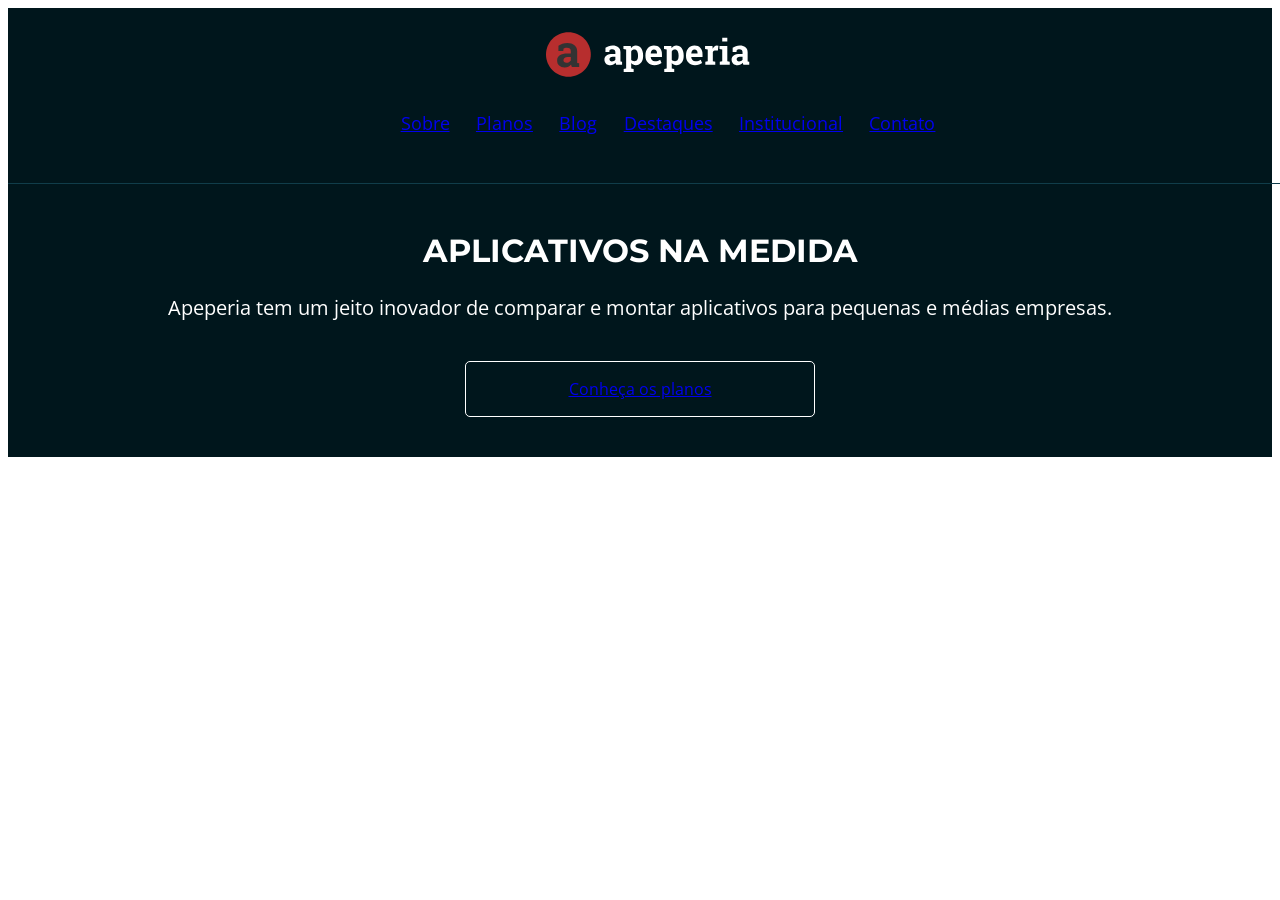
==== alura-workspace/Formação Front-End/Layouts Responsivos Trabalhando com layouts mobile/index.html @ 63fffffb "formacao front-end" ====
<!DOCTYPE html>
<html>
    <head>
        <meta charset="utf-8">
        <meta name="viewport" content="width=device-width initial-scale=1.0">
        <title>Home | Apeperia</title>
        <link rel="preconnect" href="https://fonts.gstatic.com">
        <link href="https://fonts.googleapis.com/css2?family=Montserrat:wght@300;400;700&family=Open+Sans:wght@300;400;700&display=swap" rel="stylesheet"> 
        <link href="css/reset.css" rel="stylesheet">
        <link href="css/base.css" rel="stylesheet">
        <link href="css/cabecalho.css" rel="stylesheet">
        <link href="css/chamada.css" rel="stylesheet">
    </head>
    <body>
        <header class="cabecalho container">
            <img src="img/logo-apeperia.svg" alt="Logo da Apeperia" class="cabecalho__logo">
            <nav class="cabecalho__navegacao">
                <ul>
                    <li class="cabecalho__link"><a href="#">Sobre</a></li>
                    <li class="cabecalho__link"><a href="#">Planos</a></li>
                    <li class="cabecalho__link"><a href="#">Blog</a></li>
                    <li class="cabecalho__link"><a href="#">Destaques</a></li>
                    <li class="cabecalho__link"><a href="#">Institucional</a></li>
                    <li class="cabecalho__link"><a href="#">Contato</a></li>
                </ul>
            </nav>
        </header>
        <main>
            <section class="chamada container">
                <h1 class="chamada__titulo">Aplicativos Na Medida</h1>
                <p class="chamada__texto">Apeperia tem um jeito inovador de comparar e montar aplicativos para pequenas e médias empresas.</p>
                <a href="#" class="chamada__botao botao">Conheça os planos</a>
            </section>
        </main>
    </body>
</html>
---- alura-workspace/Formação Front-End/Layouts Responsivos Trabalhando com layouts mobile/css/base.css ----
:root{
    --branco: #FFF;
    --azul-claro: #DFE3E5;
    --vermelho-forte: #B72E2E;
    --cinza-escuro: #4F4C4C;
    --cinza-claro: #F7F4F4;
    --cinza-medio: #D9D9D9;
        
    --fonte-link: #0084FF;
    --fonte-cinza: #666;
    --borda-cabecalho-mobile: #103D4A;
    --bg-rodape: #333;
    --bg-chamada-mobile: #00161C;

    --planos-cartao-start: #56CCF2;
    --planos-cartao-ultra: #B04CD9;
    --planos-cartao-mega: #E33B3B;

    --montserrat: 'Montserrat', sans-serif;
}

body {
    font-family: 'Open Sans', sans-serif;
}

.container {
    padding-right: 6%;
    padding-left: 6%;
}

.botao {
    text-align: center;
    display: block;
    width: 100%;
    max-width: 350px;
    box-sizing: border-box;
    padding: 1rem 2rem;
    border: 1px solid var(--branco);
    border-radius: 5px;
}
---- alura-workspace/Formação Front-End/Layouts Responsivos Trabalhando com layouts mobile/css/cabecalho.css ----
.cabecalho {
    color: var(--branco);

    width: 100%;

    box-sizing: border-box;

    display: flex;
    flex-direction: column;
    align-items: center;

    padding-top: .75rem;
    padding-bottom: .75rem;

    border-bottom: 1px solid var(--borda-cabecalho-mobile);

    position: absolute;
}

.cabecalho__logo {
    margin-bottom: 1rem;
}

.cabecalho__navegacao {
    text-align: center;
}

.cabecalho__link {
    font-size: 1.1rem;

    display: inline-block;

    margin-right: .7rem;
    margin-bottom: 1.25rem;
    margin-left: .7rem;
}
---- alura-workspace/Formação Front-End/Layouts Responsivos Trabalhando com layouts mobile/css/chamada.css ----
.chamada  {
    display: flex;
    flex-direction: column;
    align-items: center;

    color: var(--branco);
    text-align: center;
    
    background-color: var(--bg-chamada-mobile);

    padding-top: 12.25rem;
    padding-bottom: 2.5rem;
}

.chamada__titulo {
    font-family: var(--montserrat);
    font-size: 2rem;
    font-weight: 700;
    text-transform: uppercase;

    margin-bottom: 1.5rem;
}

.chamada__texto {
    font-size: 1.25rem;
    line-height: normal;

    margin: 0 auto 2.5rem;
}

.chamada__botao {
    width: 100%;
}
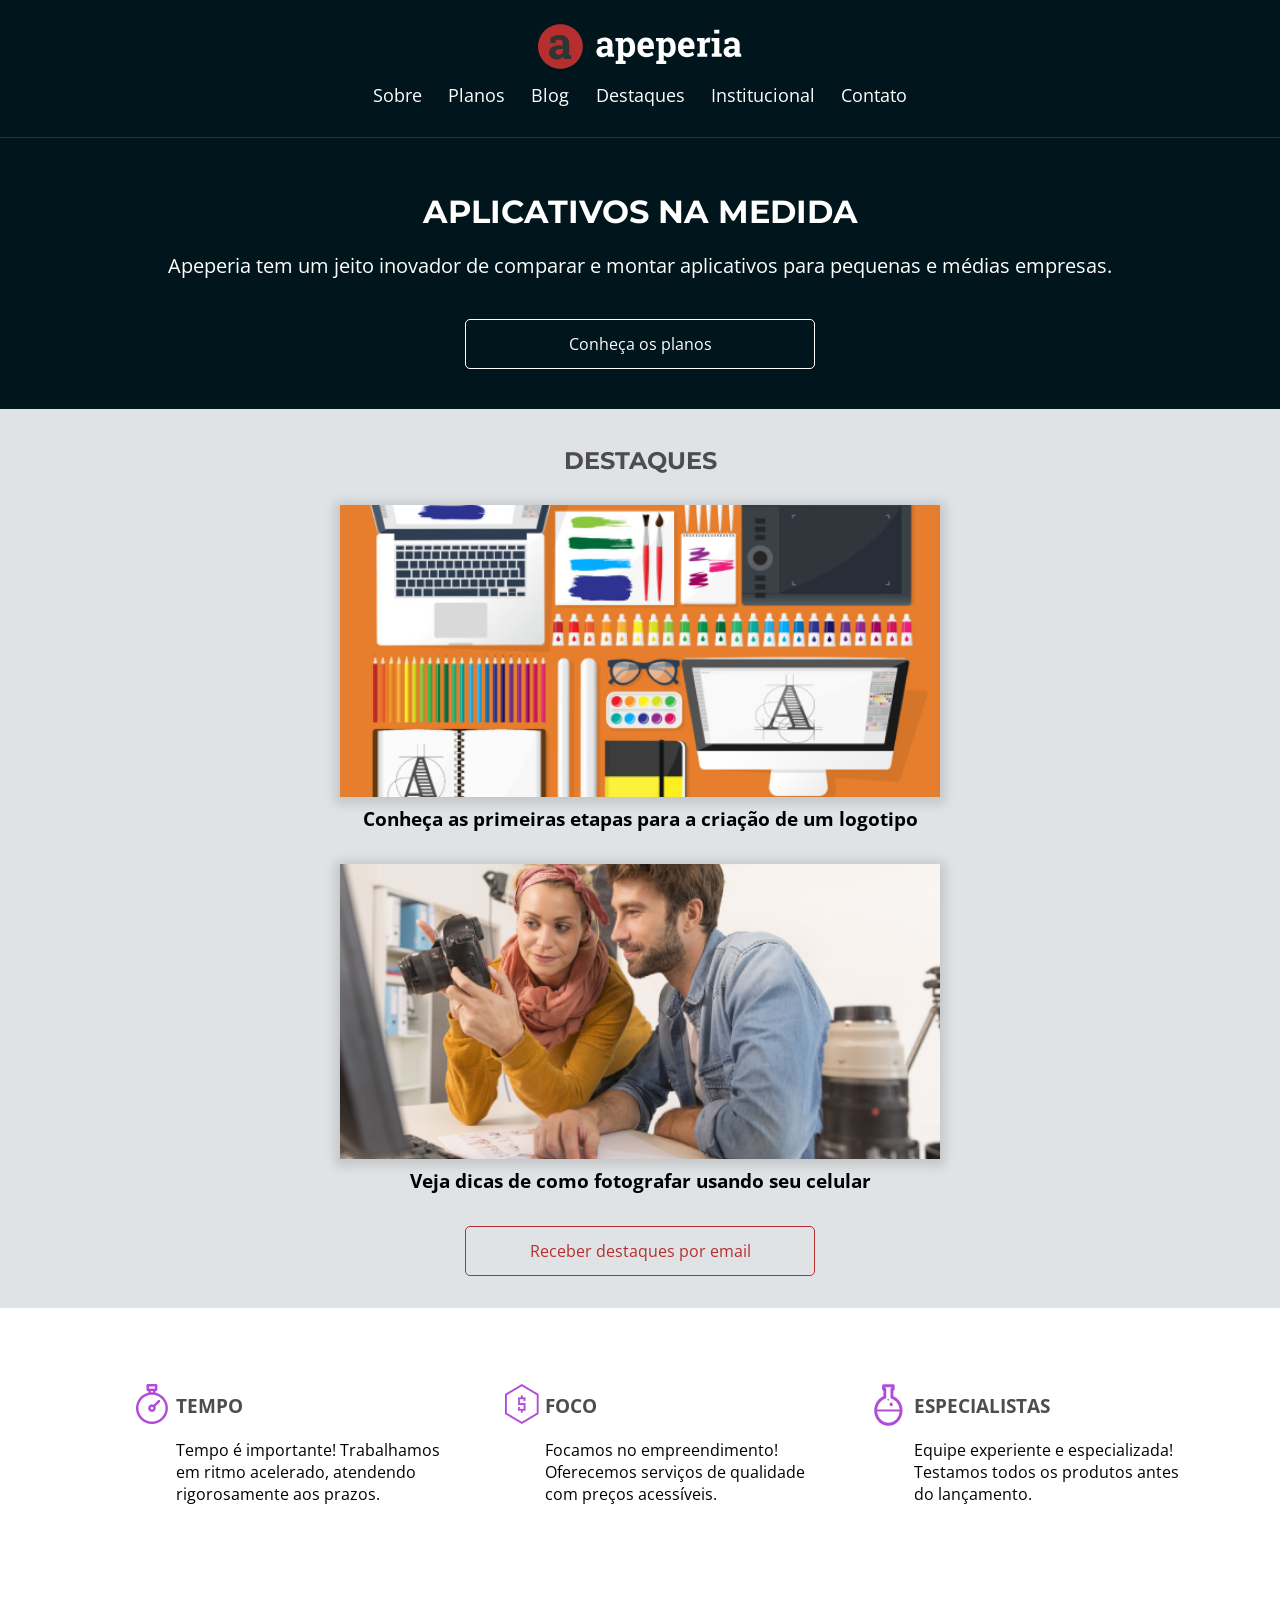
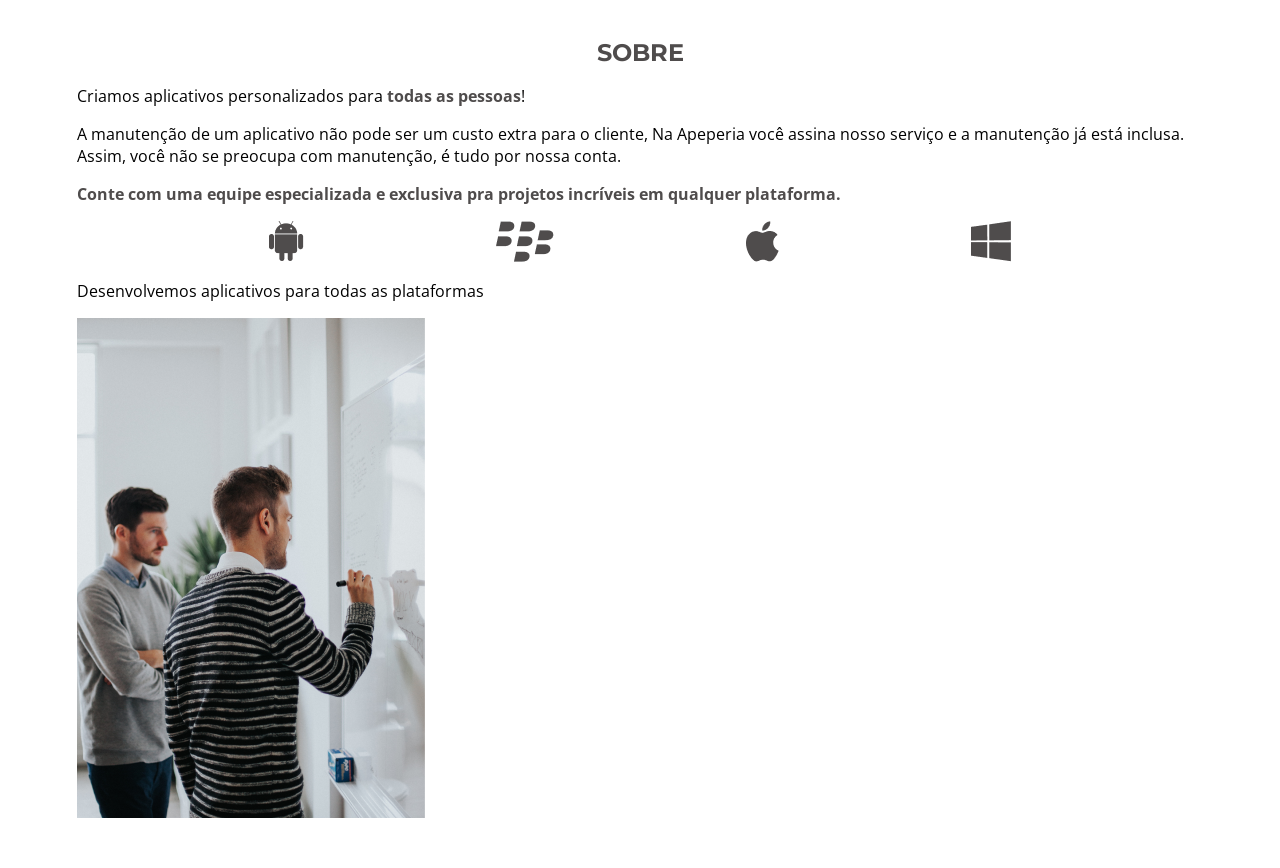
==== commit 6dfc6ff9: "atualizacao alura" ====
--- a/alura-workspace/Formação Front-End/Layouts Responsivos Trabalhando com layouts mobile/index.html
+++ b/alura-workspace/Formação Front-End/Layouts Responsivos Trabalhando com layouts mobile/index.html
@@ -1,36 +1,90 @@
-<!DOCTYPE html>
-<html>
-    <head>
-        <meta charset="utf-8">
-        <meta name="viewport" content="width=device-width initial-scale=1.0">
-        <title>Home | Apeperia</title>
-        <link rel="preconnect" href="https://fonts.gstatic.com">
-        <link href="https://fonts.googleapis.com/css2?family=Montserrat:wght@300;400;700&family=Open+Sans:wght@300;400;700&display=swap" rel="stylesheet"> 
-        <link href="css/reset.css" rel="stylesheet">
-        <link href="css/base.css" rel="stylesheet">
-        <link href="css/cabecalho.css" rel="stylesheet">
-        <link href="css/chamada.css" rel="stylesheet">
-    </head>
-    <body>
-        <header class="cabecalho container">
-            <img src="img/logo-apeperia.svg" alt="Logo da Apeperia" class="cabecalho__logo">
-            <nav class="cabecalho__navegacao">
-                <ul>
-                    <li class="cabecalho__link"><a href="#">Sobre</a></li>
-                    <li class="cabecalho__link"><a href="#">Planos</a></li>
-                    <li class="cabecalho__link"><a href="#">Blog</a></li>
-                    <li class="cabecalho__link"><a href="#">Destaques</a></li>
-                    <li class="cabecalho__link"><a href="#">Institucional</a></li>
-                    <li class="cabecalho__link"><a href="#">Contato</a></li>
-                </ul>
-            </nav>
-        </header>
-        <main>
-            <section class="chamada container">
-                <h1 class="chamada__titulo">Aplicativos Na Medida</h1>
-                <p class="chamada__texto">Apeperia tem um jeito inovador de comparar e montar aplicativos para pequenas e médias empresas.</p>
-                <a href="#" class="chamada__botao botao">Conheça os planos</a>
-            </section>
-        </main>
-    </body>
+<!DOCTYPE html>
+<html>
+    <head>
+        <meta charset="utf-8">
+        <meta name="viewport" content="width=device-width initial-scale=1.0">
+        <title>Home | Apeperia</title>
+        <link href="https://fonts.googleapis.com/css2?family=Montserrat:wght@300;400;700&family=Open+Sans:wght@300;400;700&display=swap" rel="stylesheet">
+        <link href="css/reset.css" rel="stylesheet">
+        <link href="css/base.css" rel="stylesheet">
+        <link href="css/cabecalho.css" rel="stylesheet">
+        <link href="css/chamada.css" rel="stylesheet">
+        <link href="css/destaques.css" rel="stylesheet">
+        <link href="css/diferenciais.css" rel="stylesheet">
+        <link href="css/sobre.css" rel="stylesheet">
+    </head>
+    <body>
+        <header class="cabecalho container">
+            <img src="img/logo-apeperia.svg" alt="Logo da Apeperia" class="cabecalho__logo">
+            <nav class="cabecalho__navegacao">
+                <ul>
+                    <li class="cabecalho__link"><a href="#">Sobre</a></li>
+                    <li class="cabecalho__link"><a href="#">Planos</a></li>
+                    <li class="cabecalho__link"><a href="#">Blog</a></li>
+                    <li class="cabecalho__link"><a href="#">Destaques</a></li>
+                    <li class="cabecalho__link"><a href="#">Institucional</a></li>
+                    <li class="cabecalho__link"><a href="#">Contato</a></li>
+                </ul>
+            </nav>
+        </header>
+        <main>
+            <section class="chamada container">
+                <h1 class="chamada__titulo">Aplicativos Na Medida</h1>
+                <p class="chamada__texto">Apeperia tem um jeito inovador de comparar e montar aplicativos para pequenas e médias empresas.</p>
+                <a href="#" class="chamada__botao botao">Conheça os planos</a>
+            </section>
+            <section class="destaques container">
+                <h2 class="destaques__titulo">Destaques</h2>
+                <a href="#">
+                    <figure class="destaques__painel">
+                        <img src="img/comecando-criar-logotipo.png" alt="Painel do post sobre criação de logotipo" class="destaques__painel-imagem">
+                        <figcaption class="destaques__painel-texto">Conheça as primeiras etapas para a criação de um logotipo</figcaption>
+                    </figure>
+                </a>
+                <a href="#">
+                    <figure class="destaques__painel">
+                        <img src="img/dicas-fotografia.png" alt="Painel do post sobre fotografia com celular" class="destaques__painel-imagem">
+                        <figcaption class="destaques__painel-texto">Veja dicas de como fotografar usando seu celular</figcaption>
+                    </figure>
+                </a>
+                <a href="#" class="destaques__botao botao">Receber destaques por email</a>
+            </section>
+            <section class="diferenciais container">
+                <ul class="diferenciais__lista">
+                    <li class="diferenciais__item diferenciais__item--tempo">
+                        <h2 class="item__titulo">Tempo</h2>
+                        <p class="item__texto">Tempo é importante! Trabalhamos em ritmo acelerado, atendendo rigorosamente aos prazos.</p>
+                    </li>
+                    <li class="diferenciais__item diferenciais__item--foco">
+                        <h2 class="item__titulo">Foco</h2>
+                        <p class="item__texto">Focamos no empreendimento! Oferecemos serviços de qualidade com preços acessíveis.</p>
+                    </li>
+                    <li class="diferenciais__item diferenciais__item--especialistas">
+                        <h2 class="item__titulo">Especialistas</h2>
+                        <p class="item__texto">Equipe experiente e especializada! Testamos todos os produtos antes do lançamento.</p>
+                    </li>
+                </ul>
+            </section>
+            <section class="sobre container">
+                <div class="sobre__conteudo">
+                    <h2 class="sobre__titulo">Sobre</h2>
+                    <p class="sobre__texto">Criamos aplicativos personalizados para <strong class="sobre__texto--destaque">todas as pessoas</strong>!</p>
+                    <p class="sobre__texto">
+                        A manutenção de um aplicativo não pode ser um custo extra para o cliente, Na Apeperia você assina nosso serviço e a manutenção já está inclusa. Assim, você não se preocupa com manutenção, é tudo por nossa conta.
+                    </p>
+                    <p class="sobre__texto sobre__texto--destaque sobre__texto--divisao">
+                        Conte com uma equipe especializada e exclusiva pra projetos incríveis em qualquer plataforma.
+                    </p>
+                    <ul class="sobre__plataformas">
+                        <li><img src="img/android.png" alt="Ícone do Android"></li>
+                        <li><img src="img/blackberry.png" alt="Ícone da Blackberry"></li>
+                        <li><img src="img/apple.png" alt="Ícone da Apple"></li>
+                        <li><img src="img/windowsphone.png" alt="Ícone da Microsoft"></li>
+                    </ul>
+                    <p class="sobre__texto">Desenvolvemos aplicativos para todas as plataformas</p>
+                </div>
+                <img src="img/sobre-apeperia.png" alt="Sobre a Apeperia" class="sobre__imagem">
+            </section>
+        </main>
+    </body>
 </html>
--- a/alura-workspace/Formação Front-End/Layouts Responsivos Trabalhando com layouts mobile/css/base.css
+++ b/alura-workspace/Formação Front-End/Layouts Responsivos Trabalhando com layouts mobile/css/base.css
@@ -1,40 +1,45 @@
-:root{
-    --branco: #FFF;
-    --azul-claro: #DFE3E5;
-    --vermelho-forte: #B72E2E;
-    --cinza-escuro: #4F4C4C;
-    --cinza-claro: #F7F4F4;
-    --cinza-medio: #D9D9D9;
-        
-    --fonte-link: #0084FF;
-    --fonte-cinza: #666;
-    --borda-cabecalho-mobile: #103D4A;
-    --bg-rodape: #333;
-    --bg-chamada-mobile: #00161C;
-
-    --planos-cartao-start: #56CCF2;
-    --planos-cartao-ultra: #B04CD9;
-    --planos-cartao-mega: #E33B3B;
-
-    --montserrat: 'Montserrat', sans-serif;
-}
-
-body {
-    font-family: 'Open Sans', sans-serif;
-}
-
-.container {
-    padding-right: 6%;
-    padding-left: 6%;
-}
-
-.botao {
-    text-align: center;
-    display: block;
-    width: 100%;
-    max-width: 350px;
-    box-sizing: border-box;
-    padding: 1rem 2rem;
-    border: 1px solid var(--branco);
-    border-radius: 5px;
+:root {
+    --branco: #FFF;
+    --azul-claro: #DFE3E5;
+    --vermelho-forte: #B72E2E;
+    --cinza-escuro: #4F4C4C;
+    --cinza-claro: #F7F4F4;
+    --cinza-medio: #D9D9D9;
+        
+    --fonte-link: #0084FF;
+    --fonte-cinza: #666;
+    --borda-cabecalho-mobile: #103D4A;
+    --bg-rodape: #333;
+    --bg-chamada-mobile: #00161C;
+    
+    --planos-cartao-start: #56CCF2;
+    --planos-cartao-ultra: #B04CD9;
+    --planos-cartao-mega: #E33B3B;
+
+    --montserrat: 'Montserrat', sans-serif;
+}
+
+body {
+    font-family: 'Open Sans', sans-serif;
+}
+
+.container {
+    padding-right: 6%;
+    padding-left: 6%;
+}
+
+.botao {
+    text-align: center;
+
+    display: block;
+
+    width: 100%;
+    max-width: 350px;
+
+    box-sizing: border-box;
+
+    padding: 1rem 2rem;
+
+    border: 1px solid var(--branco);
+    border-radius: 5px;
 }
--- a/alura-workspace/Formação Front-End/Layouts Responsivos Trabalhando com layouts mobile/css/cabecalho.css
+++ b/alura-workspace/Formação Front-End/Layouts Responsivos Trabalhando com layouts mobile/css/cabecalho.css
@@ -1,36 +1,36 @@
-.cabecalho {
-    color: var(--branco);
-
-    width: 100%;
-
-    box-sizing: border-box;
-
-    display: flex;
-    flex-direction: column;
-    align-items: center;
-
-    padding-top: .75rem;
-    padding-bottom: .75rem;
-
-    border-bottom: 1px solid var(--borda-cabecalho-mobile);
-
-    position: absolute;
-}
-
-.cabecalho__logo {
-    margin-bottom: 1rem;
-}
-
-.cabecalho__navegacao {
-    text-align: center;
-}
-
-.cabecalho__link {
-    font-size: 1.1rem;
-
-    display: inline-block;
-
-    margin-right: .7rem;
-    margin-bottom: 1.25rem;
-    margin-left: .7rem;
-}
+.cabecalho {
+    color: var(--branco);
+
+    width: 100%;
+
+    box-sizing: border-box;
+
+    display: flex;
+    flex-direction: column;
+    align-items: center;
+
+    padding-top: .75rem;
+    padding-bottom: .75rem;
+
+    border-bottom: 1px solid var(--borda-cabecalho-mobile);
+
+    position: absolute;
+}
+
+.cabecalho__logo {
+    margin-bottom: 1rem;
+}
+
+.cabecalho__navegacao {
+    text-align: center;
+}
+
+.cabecalho__link {
+    font-size: 1.1rem;
+
+    display: inline-block;
+
+    margin-right: .7rem;
+    margin-bottom: 1.25rem;
+    margin-left: .7rem;
+}
--- a/alura-workspace/Formação Front-End/Layouts Responsivos Trabalhando com layouts mobile/css/chamada.css
+++ b/alura-workspace/Formação Front-End/Layouts Responsivos Trabalhando com layouts mobile/css/chamada.css
@@ -1,33 +1,33 @@
-.chamada  {
-    display: flex;
-    flex-direction: column;
-    align-items: center;
-
-    color: var(--branco);
-    text-align: center;
-    
-    background-color: var(--bg-chamada-mobile);
-
-    padding-top: 12.25rem;
-    padding-bottom: 2.5rem;
-}
-
-.chamada__titulo {
-    font-family: var(--montserrat);
-    font-size: 2rem;
-    font-weight: 700;
-    text-transform: uppercase;
-
-    margin-bottom: 1.5rem;
-}
-
-.chamada__texto {
-    font-size: 1.25rem;
-    line-height: normal;
-
-    margin: 0 auto 2.5rem;
-}
-
-.chamada__botao {
-    width: 100%;
-}
+.chamada  {
+    display: flex;
+    flex-direction: column;
+    align-items: center;
+
+    color: var(--branco);
+    text-align: center;
+    
+    background-color: var(--bg-chamada-mobile);
+
+    padding-top: 12.25rem;
+    padding-bottom: 2.5rem;
+}
+
+.chamada__titulo {
+    font-family: var(--montserrat);
+    font-size: 2rem;
+    font-weight: 700;
+    text-transform: uppercase;
+
+    margin-bottom: 1.5rem;
+}
+
+.chamada__texto {
+    font-size: 1.25rem;
+    line-height: normal;
+
+    margin: 0 auto 2.5rem;
+}
+
+.chamada__botao {
+    width: 100%;
+}
--- a/alura-workspace/Formação Front-End/Layouts Responsivos Trabalhando com layouts mobile/css/destaques.css
+++ b/alura-workspace/Formação Front-End/Layouts Responsivos Trabalhando com layouts mobile/css/destaques.css
@@ -0,0 +1,48 @@
+.destaques {
+    background-color: var(--azul-claro);
+
+    padding-top: 2.5rem;
+    padding-bottom: 2rem;
+}
+
+.destaques__titulo {
+    color: var(--cinza-escuro);
+    font-weight: 700;
+    font-size: 1.5rem;
+    font-family: var(--montserrat);
+    text-transform: uppercase;
+    text-align: center;
+
+    margin-bottom: 2rem;
+}
+
+.destaques__painel {
+    display: flex;
+    flex-direction: column;
+    align-items: center;
+
+    margin-bottom: 2rem;
+}
+
+.destaques__painel-imagem {
+    width: 100vw;
+    max-width: 600px;
+
+    box-shadow: 0 2px 10px 5px #00000020;
+
+    margin-bottom: .5rem;
+}
+
+.destaques__painel-texto {
+    font-weight: 700;
+    font-size: 1.2rem;
+    line-height: normal;
+}
+
+.destaques__botao {
+    color: var(--vermelho-forte);
+
+    border-color: var(--vermelho-forte);
+
+    margin: 0 auto;
+}
--- a/alura-workspace/Formação Front-End/Layouts Responsivos Trabalhando com layouts mobile/css/diferenciais.css
+++ b/alura-workspace/Formação Front-End/Layouts Responsivos Trabalhando com layouts mobile/css/diferenciais.css
@@ -0,0 +1,46 @@
+.diferenciais {
+    padding-top: 3.5rem;
+    padding-bottom: 3.5rem;
+}
+
+.diferenciais__lista {
+    display: flex;
+    flex-wrap: wrap;
+    justify-content: space-evenly;
+}
+
+.diferenciais__item {
+    max-width: 350px;
+
+    box-sizing: border-box;
+
+    background-repeat: no-repeat;
+    background-position: top 1.25rem left 2.5rem;
+
+    padding: 2rem 0 2rem 5rem;
+}
+
+.diferenciais__item--tempo {
+    background-image: url(../img/icone-relogio.png);
+}
+
+.diferenciais__item--foco {
+    background-image: url(../img/icone-dinheiro.png);
+}
+
+.diferenciais__item--especialistas {
+    background-image: url(../img/icone-quimica.png);
+}
+
+.item__titulo {
+    color: var(--cinza-escuro);
+    font-weight: 700;
+    font-size: 1.2rem;
+    text-transform: uppercase;
+
+    margin-bottom: 1.5rem;
+}
+
+.item__texto {
+    line-height: normal;
+}
--- a/alura-workspace/Formação Front-End/Layouts Responsivos Trabalhando com layouts mobile/css/sobre.css
+++ b/alura-workspace/Formação Front-End/Layouts Responsivos Trabalhando com layouts mobile/css/sobre.css
@@ -0,0 +1,34 @@
+.sobre {
+    padding-top: 3rem;
+    padding-bottom: 3rem;
+}
+
+.sobre__titulo {
+    color: var(--cinza-escuro);
+    font-weight: 700;
+    font-size: 1.5rem;
+    font-family: var(--montserrat);
+    text-transform: uppercase;
+    text-align: center;
+
+    margin-bottom: 1.25rem;
+}
+
+.sobre__texto {
+    line-height: normal;
+
+    margin-bottom: 1rem;
+}
+
+.sobre__texto--destaque {
+    color: var(--cinza-escuro);
+    font-weight: 700;
+}
+
+.sobre__plataformas {
+    display: flex;
+    flex-wrap: wrap;
+    justify-content: space-evenly;
+
+    margin-bottom: 1rem;
+}
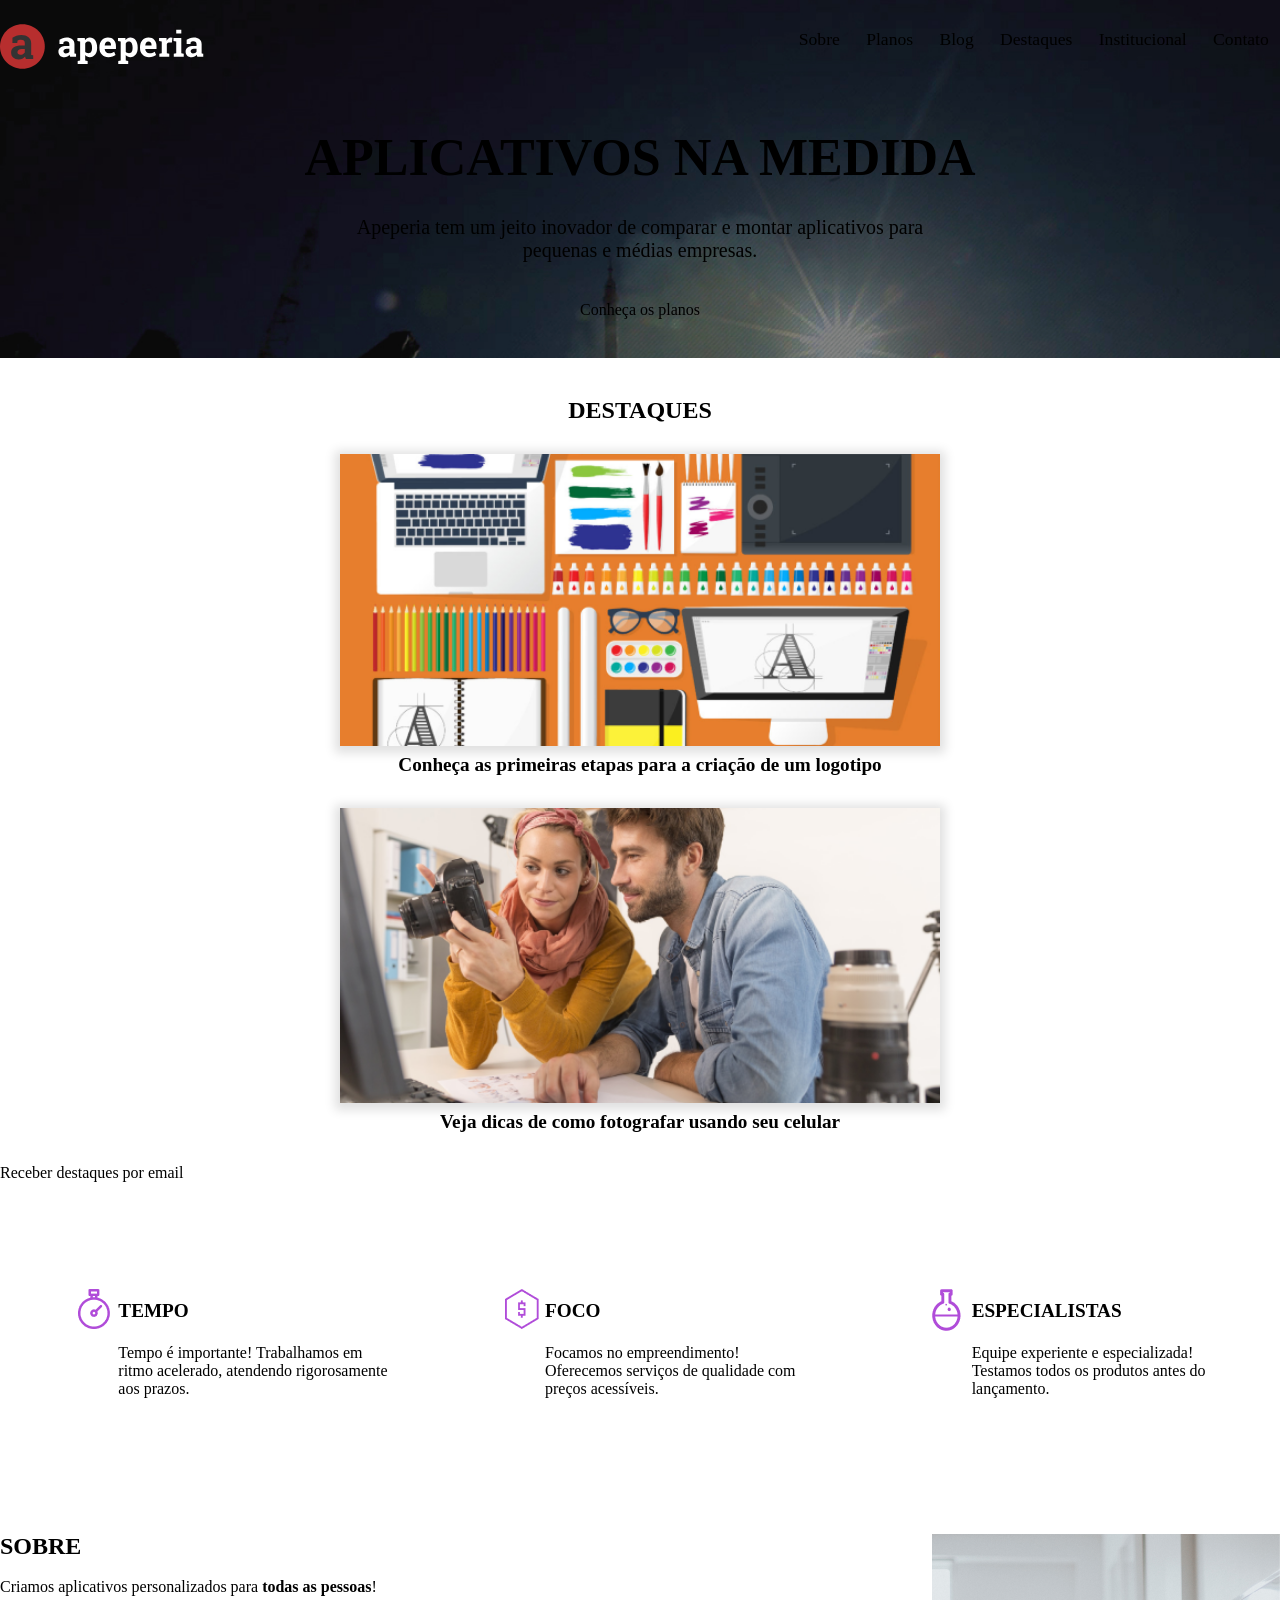
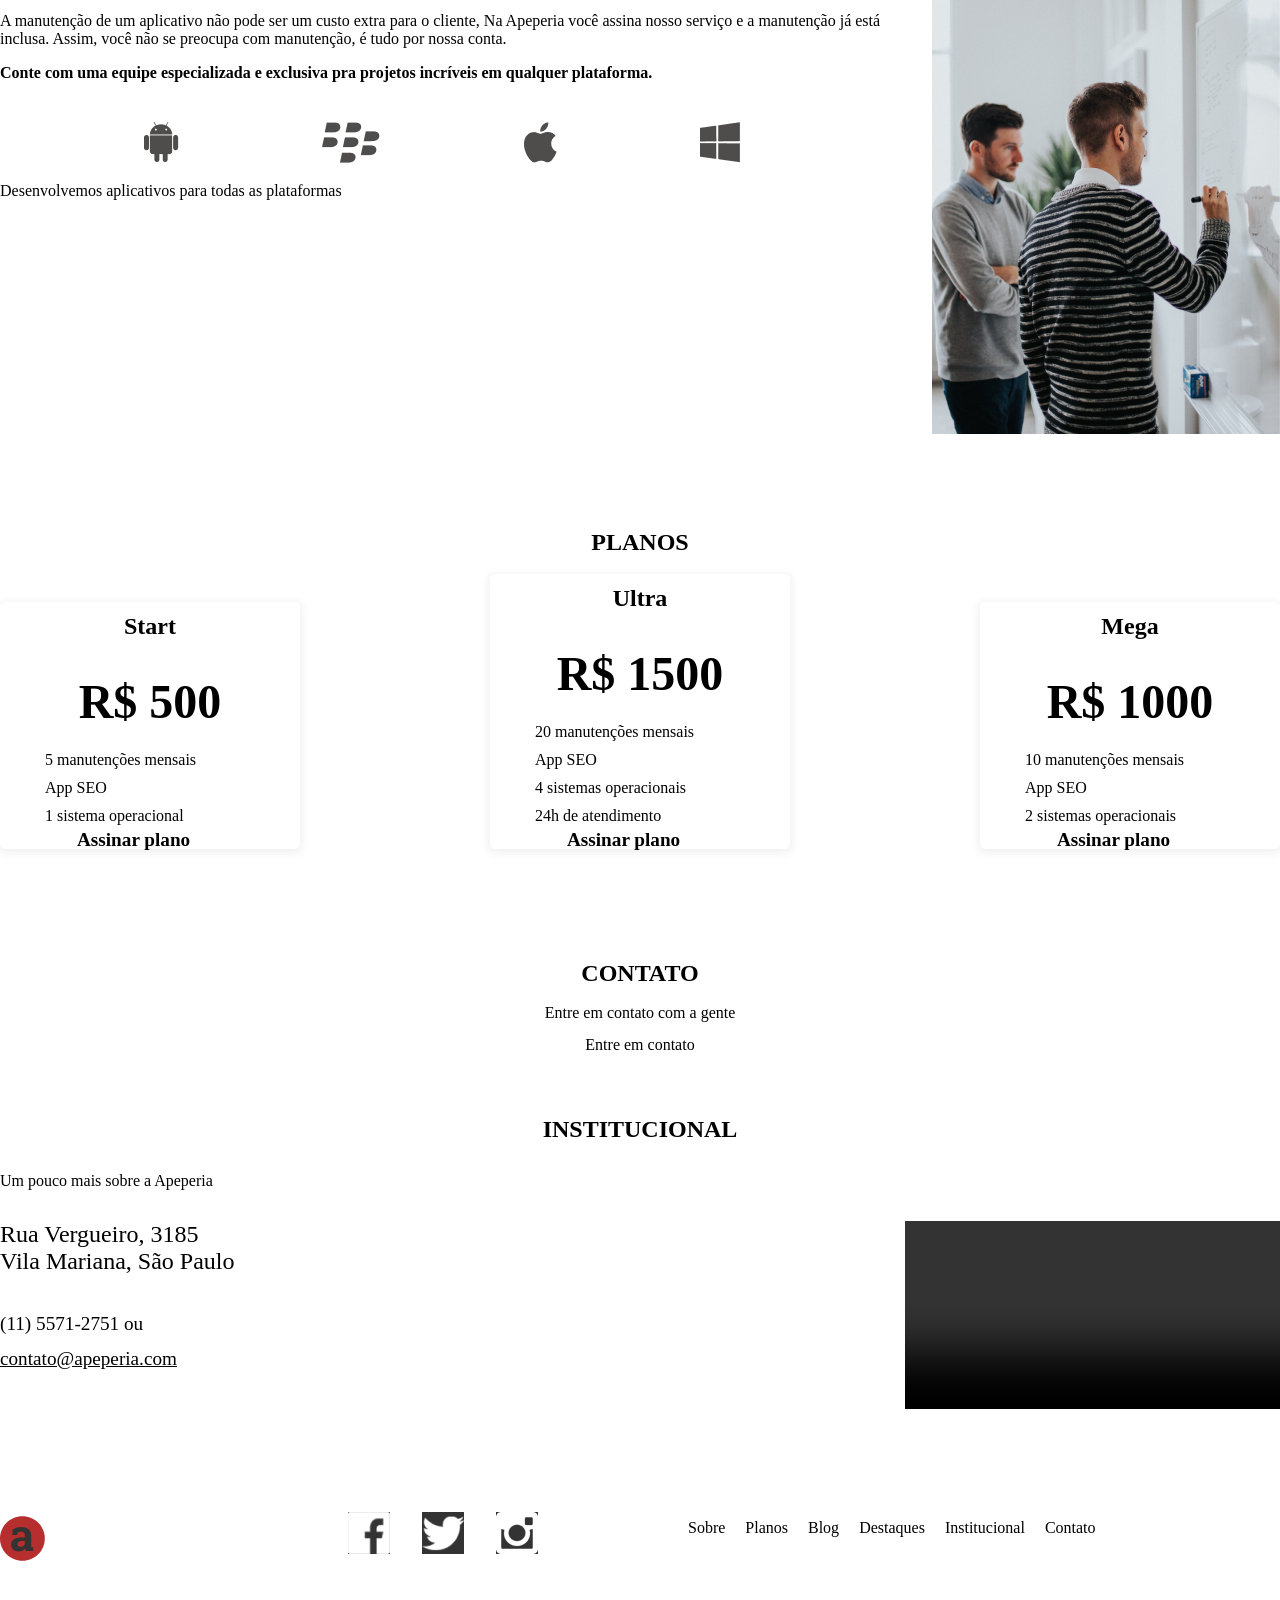
==== commit 695a2412: "11/06" ====
--- a/alura-workspace/Formação Front-End/Layouts Responsivos Trabalhando com layouts mobile/index.html
+++ b/alura-workspace/Formação Front-End/Layouts Responsivos Trabalhando com layouts mobile/index.html
@@ -12,6 +12,10 @@
         <link href="css/destaques.css" rel="stylesheet">
         <link href="css/diferenciais.css" rel="stylesheet">
         <link href="css/sobre.css" rel="stylesheet">
+        <link href="css/planos.css" rel="stylesheet">
+        <link href="css/contato.css" rel="stylesheet">
+        <link href="css/institucional.css" rel="stylesheet">
+        <link href="css/rodape.css" rel="stylesheet">
     </head>
     <body>
         <header class="cabecalho container">
@@ -68,23 +72,99 @@
             <section class="sobre container">
                 <div class="sobre__conteudo">
                     <h2 class="sobre__titulo">Sobre</h2>
-                    <p class="sobre__texto">Criamos aplicativos personalizados para <strong class="sobre__texto--destaque">todas as pessoas</strong>!</p>
-                    <p class="sobre__texto">
-                        A manutenção de um aplicativo não pode ser um custo extra para o cliente, Na Apeperia você assina nosso serviço e a manutenção já está inclusa. Assim, você não se preocupa com manutenção, é tudo por nossa conta.
-                    </p>
-                    <p class="sobre__texto sobre__texto--destaque sobre__texto--divisao">
-                        Conte com uma equipe especializada e exclusiva pra projetos incríveis em qualquer plataforma.
-                    </p>
-                    <ul class="sobre__plataformas">
-                        <li><img src="img/android.png" alt="Ícone do Android"></li>
-                        <li><img src="img/blackberry.png" alt="Ícone da Blackberry"></li>
-                        <li><img src="img/apple.png" alt="Ícone da Apple"></li>
-                        <li><img src="img/windowsphone.png" alt="Ícone da Microsoft"></li>
-                    </ul>
-                    <p class="sobre__texto">Desenvolvemos aplicativos para todas as plataformas</p>
+                <p class="sobre__texto">Criamos aplicativos personalizados para <strong class="sobre__texto--destaque">todas as pessoas</strong>!</p>
+                <p class="sobre__texto">
+                    A manutenção de um aplicativo não pode ser um custo extra para o cliente, Na Apeperia você assina nosso serviço e a manutenção já está inclusa. Assim, você não se preocupa com manutenção, é tudo por nossa conta.
+                </p>
+                <p class="sobre__texto sobre__texto--destaque 
+                    sobre__texto--divisao">
+                    Conte com uma equipe especializada e exclusiva pra projetos incríveis em qualquer plataforma.
+                </p>
+                <ul class="sobre__plataformas">
+                    <li><img src="img/android.png" alt="Ícone do Android"></li>
+                    <li><img src="img/blackberry.png" alt="Ícone da Blackberry"></li>
+                    <li><img src="img/apple.png" alt="Ícone da Apple"></li>
+                    <li><img src="img/windowsphone.png" alt="Ícone da Microsoft"></li>
+                </ul>
+                <p class="sobre__texto">Desenvolvemos aplicativos para todas as plataformas</p>
                 </div>
                 <img src="img/sobre-apeperia.png" alt="Sobre a Apeperia" class="sobre__imagem">
             </section>
+            <section class="planos container">
+                <h2 class="planos__titulo">Planos</h2>
+                <ul class="planos__cartoes">
+                    <li class="cartao cartao--start">
+                        <h3 class="cartao__titulo">Start</h3>
+                        <article class="cartao__conteudo">
+                            <p class="cartao__preco"><em>R$ 500</em></p>
+                            <p class="cartao__texto">5 manutenções mensais</p>
+                            <p class="cartao__texto">App SEO</p>
+                            <p class="cartao__texto">1 sistema operacional</p>
+                            <a href="plano.html" class="cartao__botao cartao__botao--start botao">Assinar plano</a>
+                        </article>
+                    </li>
+                    <li class="cartao cartao--ultra">
+                        <h3 class="cartao__titulo">Ultra</h3>
+                        <article class="cartao__conteudo">
+                            <p class="cartao__preco"><em>R$ 1500</em></p>
+                            <p class="cartao__texto">20 manutenções mensais</p>
+                            <p class="cartao__texto">App SEO</p>
+                            <p class="cartao__texto">4 sistemas operacionais</p>
+                            <p class="cartao__texto">24h de atendimento</p>
+                            <a href="" class="cartao__botao cartao__botao--ultra botao">Assinar plano</a>
+                        </article>
+                    </li>
+                    <li class="cartao cartao--mega">
+                        <h3 class="cartao__titulo">Mega</h3>
+                        <p class="cartao__preco"><em>R$ 1000</em></p>
+                        <article class="cartao__conteudo">
+                            <p class="cartao__texto">10 manutenções mensais</p>
+                            <p class="cartao__texto">App SEO</p>
+                            <p class="cartao__texto">2 sistemas operacionais</p>
+                            <a href="" class="cartao__botao cartao__botao--mega botao">Assinar plano</a>
+                        </article>
+                    </li>
+                </ul>
+            </section>
+            <section class="contato container">
+                <h2 class="contato__titulo">Contato</h2>
+                <p>Entre em contato com a gente</p>
+                <a href="contato.html" class="contato__botao botao">Entre em contato</a>
+            </section>
+            <section class="institucional container">
+                <h2 class="institucional__titulo">Institucional</h2>
+                <div class="institucional__conteudo">
+                    <div class="institucional__informacoes">
+                        <p class="institucional__descricao">Um pouco mais sobre a Apeperia</p>
+                <address class="institucional__endereco">
+                    Rua Vergueiro, 3185</br>
+                    Vila Mariana, São Paulo
+                    <article class="institucional__contato">
+                        <p><a href="tel:+551155712751" class="institucional__contato-telefone">(11) 5571-2751</a> ou <a href="mailto:contato@apeperia.com" class="institucional__contato-email">contato@apeperia.com</a></p>
+                    </article>
+                </address>
+                    </div>
+                <video src="img/formacao-java.mp4" class="institucional__video" controls></video>
+                </div>
+            </section>
         </main>
+        <footer class="rodape container">
+            <img src="img/logo-apeperia.svg" alt="Logo da Apeperia" class="rodape__logo">
+            <ul class="rodape__social">
+                <li><a href="#" class="rodape__midia"><img src="img/facebook.png" alt="Ícone do Facebook"></a></li>
+                <li><a href="#" class="rodape__midia"><img src="img/twitter.png" alt="Ícone do twitter"></a></li>
+                <li><a href="#" class="rodape__midia"><img src="img/instagram.png" alt="Ícone do Instagram"></a></li>
+            </ul>
+            <nav>
+                <ul class="rodape__navegacao">
+                    <li class="rodape__link"><a href="#">Sobre</a></li>
+                    <li class="rodape__link"><a href="#">Planos</a></li>
+                    <li class="rodape__link"><a href="#">Blog</a></li>
+                    <li class="rodape__link"><a href="#">Destaques</a></li>
+                    <li class="rodape__link"><a href="#">Institucional</a></li>
+                    <li class="rodape__link"><a href="#">Contato</a></li>
+                </ul>
+            </nav>
+        </footer>
     </body>
 </html>
--- a/alura-workspace/Formação Front-End/Layouts Responsivos Trabalhando com layouts mobile/css/cabecalho.css
+++ b/alura-workspace/Formação Front-End/Layouts Responsivos Trabalhando com layouts mobile/css/cabecalho.css
@@ -34,3 +34,13 @@
     margin-bottom: 1.25rem;
     margin-left: .7rem;
 }
+
+@media screen and (min-width: 1024px){
+    .cabecalho {
+        flex-direction: row;
+        justify-content: space-between;
+
+        border: none;
+    }
+}
+
--- a/alura-workspace/Formação Front-End/Layouts Responsivos Trabalhando com layouts mobile/css/chamada.css
+++ b/alura-workspace/Formação Front-End/Layouts Responsivos Trabalhando com layouts mobile/css/chamada.css
@@ -31,3 +31,23 @@
 .chamada__botao {
     width: 100%;
 }
+
+@media screen and (min-width:768px){
+    .chamada__texto {
+        max-width: 600px;
+    }
+}
+
+@media screen and (min-width:1024px){
+    .chamada {
+        background-image: url(../img/bg-intro.jpg);
+        background-size: cover;
+
+        padding-top: 8.25rem;
+    }
+
+    .chamada__titulo {
+        font-size: 3.25rem;
+        margin-bottom: 2rem;
+    }
+}
--- a/alura-workspace/Formação Front-End/Layouts Responsivos Trabalhando com layouts mobile/css/diferenciais.css
+++ b/alura-workspace/Formação Front-End/Layouts Responsivos Trabalhando com layouts mobile/css/diferenciais.css
@@ -43,4 +43,15 @@
 
 .item__texto {
     line-height: normal;
+}
+
+@media screen and (min-width:1024px){
+    .diferenciais{
+        background-color: var(--cinza-claro);
+    }
+
+    .diferenciais__lista{
+        justify-content: space-around;
+    }
+
 }
--- a/alura-workspace/Formação Front-End/Layouts Responsivos Trabalhando com layouts mobile/css/sobre.css
+++ b/alura-workspace/Formação Front-End/Layouts Responsivos Trabalhando com layouts mobile/css/sobre.css
@@ -31,4 +31,32 @@
     justify-content: space-evenly;
 
     margin-bottom: 1rem;
+}
+
+.sobre__imagem {
+    display: none;
+}
+
+@media screen and (min-width: 1024px){
+    .sobre {
+        display: flex;
+    }
+
+    .sobre__conteudo {
+        margin-right: 3rem;
+    }
+
+    .sobre__titulo{
+        text-align: left;
+    }
+
+    .sobre__texto--divisao {
+        border-bottom: 1px solid var(--cinza-medio);
+
+        padding-bottom: 1.5rem;
+    }
+
+    .sobre__imagem{
+        display: block;
+    }
 }
--- a/alura-workspace/Formação Front-End/Layouts Responsivos Trabalhando com layouts mobile/css/planos.css
+++ b/alura-workspace/Formação Front-End/Layouts Responsivos Trabalhando com layouts mobile/css/planos.css
@@ -0,0 +1,124 @@
+.planos {
+    background-color: var(--cinza-claro);
+    
+    padding-top: 3rem;
+    padding-bottom: 3rem;
+}
+
+.planos__titulo {
+    color: var(--cinza-escuro);
+    font-weight: 700;
+    font-size: 1.5rem;
+    font-family: var(--montserrat);
+    text-transform: uppercase;
+    text-align: center;
+
+    margin-bottom: 1.25rem;
+}
+
+.planos__cartoes {
+    display: flex;
+    flex-direction: column;
+    align-items: center;
+}
+
+.cartao {
+    display: flex;
+    flex-direction: column;
+
+    background-color: var(--branco);
+
+    width: 100%;
+    max-width: 300px;
+
+    margin-bottom: 2rem;
+
+    border-radius: 5px;
+    box-shadow: 0 2px 10px 2px #00000010;
+}
+
+.cartao__titulo {
+    font-weight: 700;
+    font-size: 1.5rem;
+    text-align: center;
+
+    padding: .75rem 0;
+
+    margin-bottom: .5rem;
+
+    border-bottom: 1px solid var(--azul-claro);
+}
+
+.cartao__conteudo {
+    padding: 0 15%;
+}
+
+.cartao__preco {
+    font-weight: 700;
+    font-size: 3rem;
+    text-align: center;
+
+    margin-top: 1.25rem;
+    margin-bottom: 1.25rem;
+}
+
+.cartao__texto {
+    color: var(--fonte-cinza);
+    line-height: 28px;
+}
+
+.cartao__botao {
+    font-size: 1.2rem;
+    font-weight: 700;
+
+    width: 100%;
+
+    align-self: center;
+
+    padding: .75rem 2rem;
+
+    margin-top: 1rem;
+    margin-bottom: 1rem;
+}
+
+.cartao--start {
+    color: var(--planos-cartao-start);
+}
+
+.cartao--ultra {
+    color: var(--planos-cartao-ultra);
+}
+
+.cartao--mega {
+    color: var(--planos-cartao-mega);
+}
+
+.cartao__botao--start {
+    border-color: var(--planos-cartao-start);
+}
+
+.cartao__botao--ultra {
+    border-color: var(--planos-cartao-ultra);
+}
+
+.cartao__botao--mega {
+    border-color: var(--planos-cartao-mega);
+}
+
+@media screen and (min-width: 768px){
+    .cartao {
+        max-width: 400px;
+    }
+}
+
+@media screen and (min-width: 1024px){
+    .planos__cartoes {
+        flex-direction: row;
+        justify-content: space-between;
+        align-items: flex-end;
+    }
+
+    .cartao {
+        max-width: 300px;
+    }
+}
--- a/alura-workspace/Formação Front-End/Layouts Responsivos Trabalhando com layouts mobile/css/contato.css
+++ b/alura-workspace/Formação Front-End/Layouts Responsivos Trabalhando com layouts mobile/css/contato.css
@@ -0,0 +1,29 @@
+.contato {
+    display: flex;
+    flex-direction: column;
+    align-items: center;
+
+    text-align: center;
+
+    padding-top: 2rem;
+    padding-bottom: 2rem;
+}
+
+.contato__titulo {
+    color: var(--cinza-escuro);
+    font-weight: 700;
+    font-size: 1.5rem;
+    font-family: var(--montserrat);
+    text-transform: uppercase;
+    text-align: center;
+
+    margin-bottom: 1.25rem;
+}
+
+.contato__botao {
+    color: var(--cinza-escuro);
+
+    border-color: var(--cinza-escuro);
+
+    margin-top: 1rem;
+}
--- a/alura-workspace/Formação Front-End/Layouts Responsivos Trabalhando com layouts mobile/css/institucional.css
+++ b/alura-workspace/Formação Front-End/Layouts Responsivos Trabalhando com layouts mobile/css/institucional.css
@@ -0,0 +1,85 @@
+.institucional {
+    display: flex;
+    flex-direction: column;
+    align-items: center;
+
+    color: var(--fonte-cinza);
+    text-align: center;
+
+    padding-top: 2rem;
+    padding-bottom: 2rem;
+}
+
+.institucional__titulo {
+    color: var(--cinza-escuro);
+    font-weight: 700;
+    font-size: 1.5rem;
+    font-family: var(--montserrat);
+    text-transform: uppercase;
+    text-align: center;
+
+    margin-bottom: 2rem;
+}
+
+.institucional__descricao {
+    margin-bottom: 2rem;
+}
+
+.institucional__endereco {
+    font-size: 1.5rem;
+    line-height: normal;
+
+    margin-bottom: 2rem;
+}
+
+.institucional__contato {
+    font-size: 1.2rem;
+    line-height: 1.8;
+
+    margin-top: 2rem;
+}
+
+.institucional__contato-telefone {
+    line-height: normal;
+}
+
+.institucional__contato-email {
+    color: var(--fonte-link);
+    text-decoration: underline;
+    display: block;
+}
+
+.institucional__video {
+    width: 100vw;
+}
+
+@media screen and (min-width: 768px){
+    .institucional__contato-email {
+        display: inline-block;
+    }
+    
+    .institucional__video {
+        width: 100%;
+    }
+}
+
+@media screen and (min-width: 1024px) {
+    .institucional__conteudo {
+        width: 100%;
+
+        display: flex;
+        justify-content: space-between;
+
+        text-align: left;
+    }
+
+    .institucional__video {
+        align-self: flex-end;
+
+        width: 375px;
+    }
+
+    .institucional__contato-email {
+        display: block;
+    }
+}
--- a/alura-workspace/Formação Front-End/Layouts Responsivos Trabalhando com layouts mobile/css/rodape.css
+++ b/alura-workspace/Formação Front-End/Layouts Responsivos Trabalhando com layouts mobile/css/rodape.css
@@ -0,0 +1,50 @@
+.rodape {
+    display: flex;
+    flex-direction: column;
+    align-items: center;
+
+    background-color: var(--bg-rodape);
+
+    padding-top: 2.5rem;
+    padding-bottom: 2rem;
+}
+
+.rodape__social {
+    display: flex;
+}
+
+.rodape__midia {
+    display: block;
+
+    width: 42px;
+    height: 42px;
+
+    margin: 2rem 1rem;
+}
+
+.rodape__navegacao {
+    color: var(--branco);
+    text-align: center;
+    line-height: 3;
+}
+
+
+.rodape__link {
+    display: inline-block;
+
+    margin: 0 .5rem .7rem;
+}
+
+@media screen and (min-width: 1024px) {
+    .rodape {
+        flex-direction: row;
+        flex-wrap: wrap;
+        justify-content: space-between;
+    }
+
+    .rodape__navegacao {
+        text-align: left;
+
+        min-width: 600px;
+    }
+}
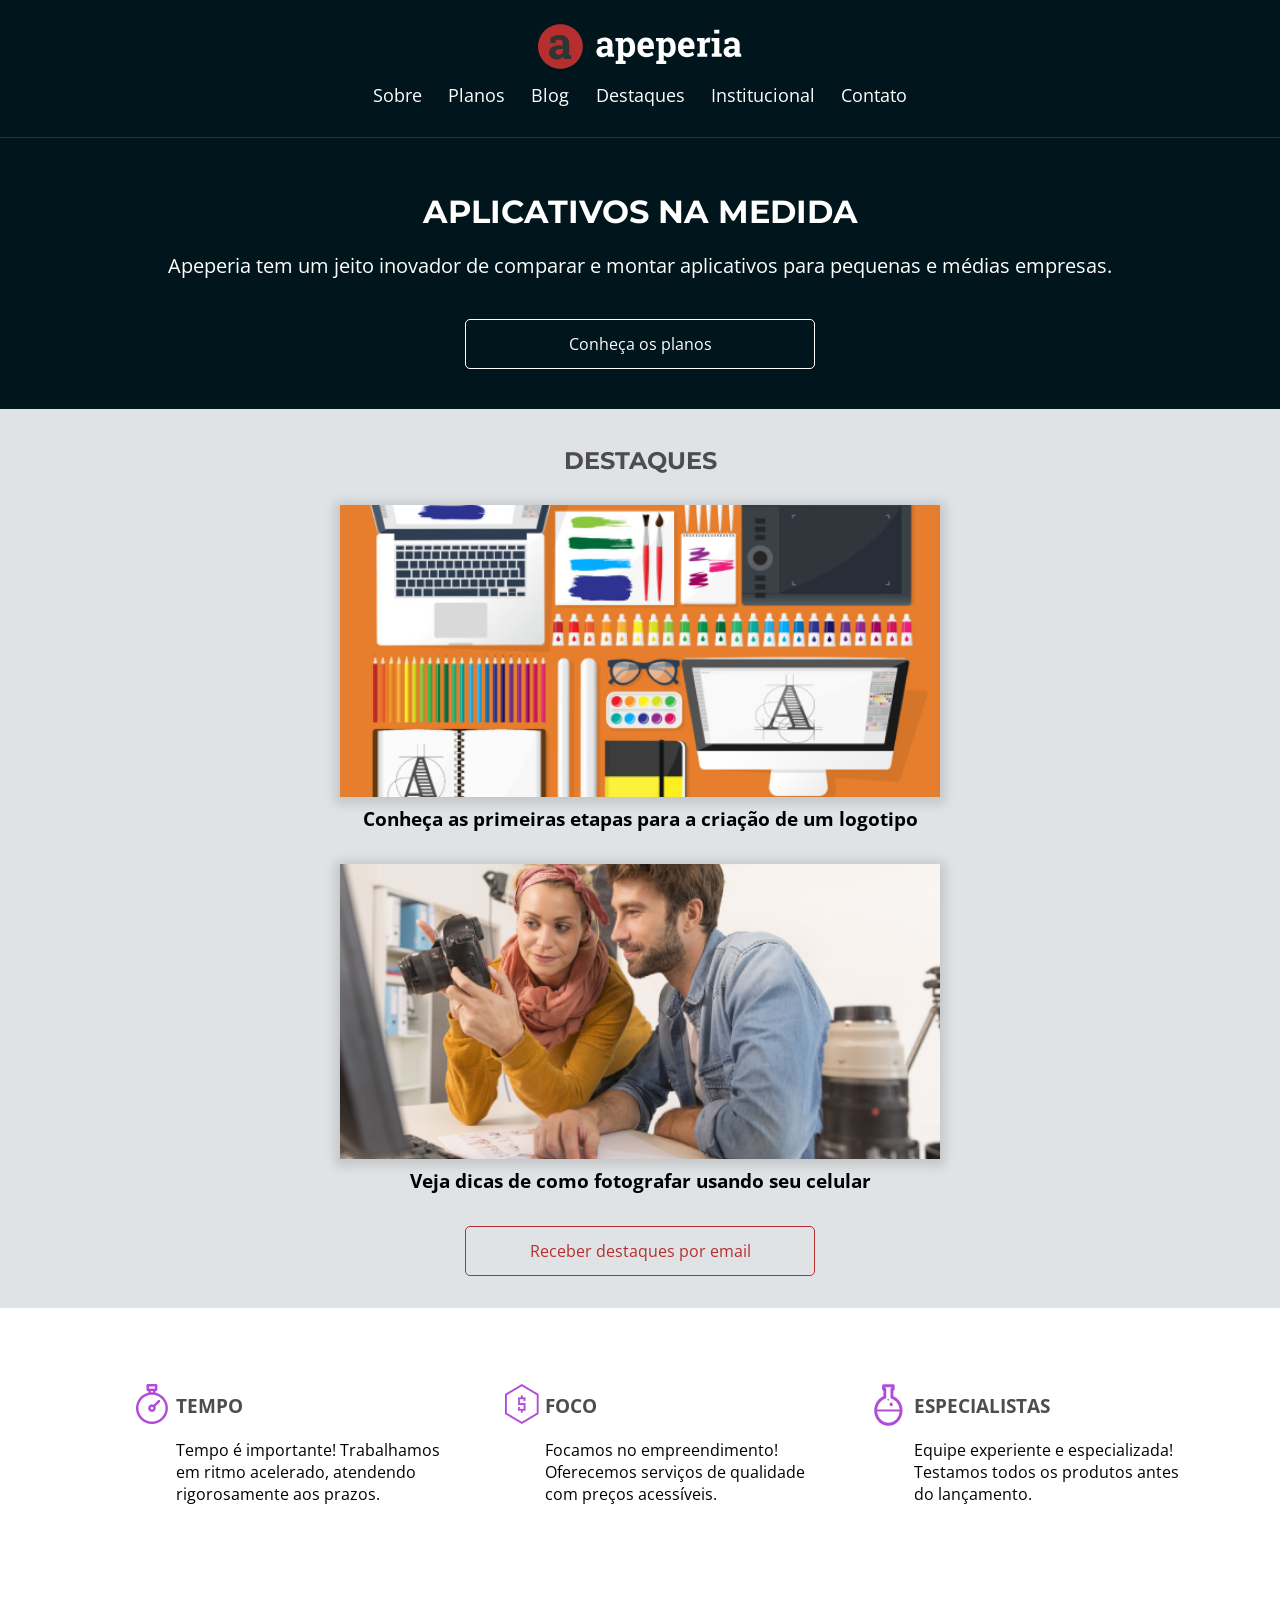
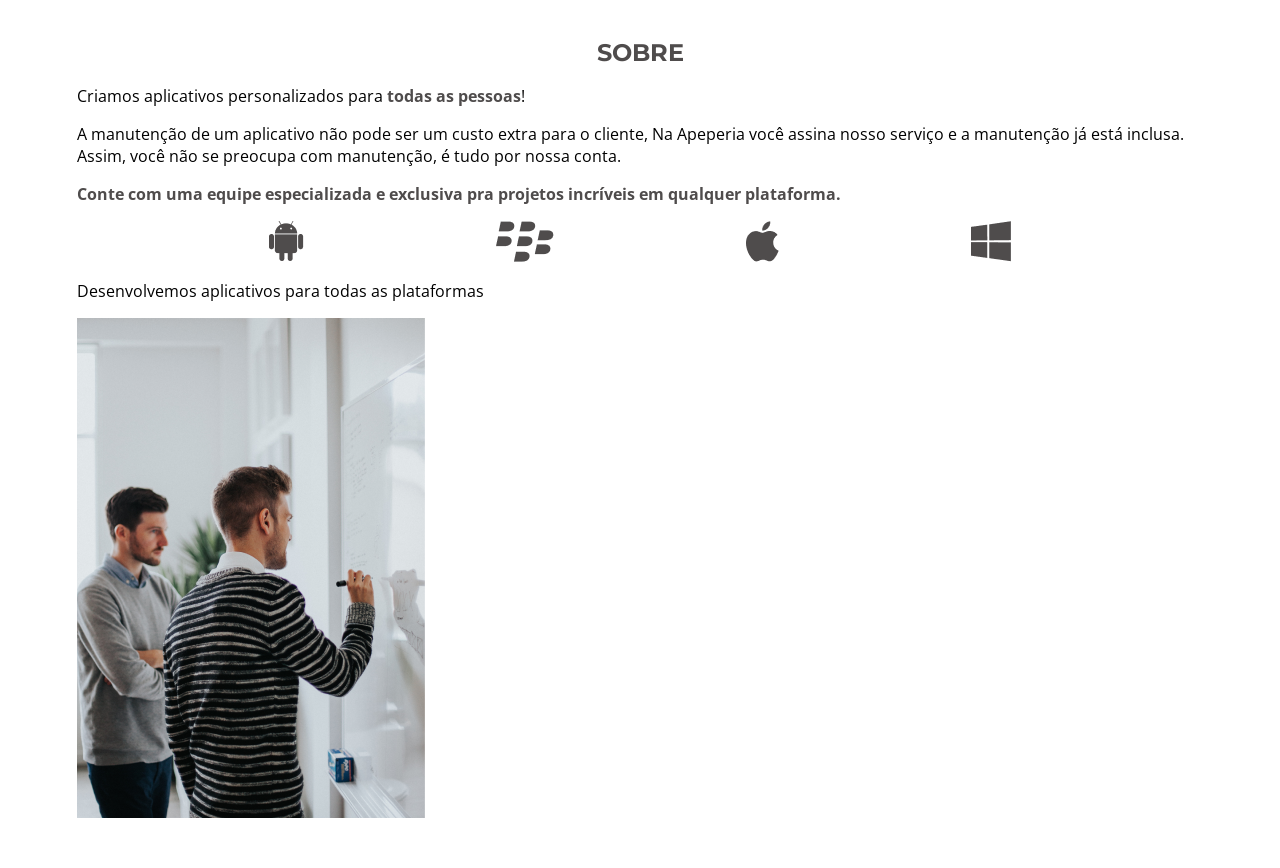
==== commit aa5bf9c7: "Revert "11/06" This reverts commit 695a2412b46a3799aaa887915ee360be893d155f." ====
--- a/alura-workspace/Formação Front-End/Layouts Responsivos Trabalhando com layouts mobile/index.html
+++ b/alura-workspace/Formação Front-End/Layouts Responsivos Trabalhando com layouts mobile/index.html
@@ -12,10 +12,6 @@
         <link href="css/destaques.css" rel="stylesheet">
         <link href="css/diferenciais.css" rel="stylesheet">
         <link href="css/sobre.css" rel="stylesheet">
-        <link href="css/planos.css" rel="stylesheet">
-        <link href="css/contato.css" rel="stylesheet">
-        <link href="css/institucional.css" rel="stylesheet">
-        <link href="css/rodape.css" rel="stylesheet">
     </head>
     <body>
         <header class="cabecalho container">
@@ -72,99 +68,23 @@
             <section class="sobre container">
                 <div class="sobre__conteudo">
                     <h2 class="sobre__titulo">Sobre</h2>
-                <p class="sobre__texto">Criamos aplicativos personalizados para <strong class="sobre__texto--destaque">todas as pessoas</strong>!</p>
-                <p class="sobre__texto">
-                    A manutenção de um aplicativo não pode ser um custo extra para o cliente, Na Apeperia você assina nosso serviço e a manutenção já está inclusa. Assim, você não se preocupa com manutenção, é tudo por nossa conta.
-                </p>
-                <p class="sobre__texto sobre__texto--destaque 
-                    sobre__texto--divisao">
-                    Conte com uma equipe especializada e exclusiva pra projetos incríveis em qualquer plataforma.
-                </p>
-                <ul class="sobre__plataformas">
-                    <li><img src="img/android.png" alt="Ícone do Android"></li>
-                    <li><img src="img/blackberry.png" alt="Ícone da Blackberry"></li>
-                    <li><img src="img/apple.png" alt="Ícone da Apple"></li>
-                    <li><img src="img/windowsphone.png" alt="Ícone da Microsoft"></li>
-                </ul>
-                <p class="sobre__texto">Desenvolvemos aplicativos para todas as plataformas</p>
+                    <p class="sobre__texto">Criamos aplicativos personalizados para <strong class="sobre__texto--destaque">todas as pessoas</strong>!</p>
+                    <p class="sobre__texto">
+                        A manutenção de um aplicativo não pode ser um custo extra para o cliente, Na Apeperia você assina nosso serviço e a manutenção já está inclusa. Assim, você não se preocupa com manutenção, é tudo por nossa conta.
+                    </p>
+                    <p class="sobre__texto sobre__texto--destaque sobre__texto--divisao">
+                        Conte com uma equipe especializada e exclusiva pra projetos incríveis em qualquer plataforma.
+                    </p>
+                    <ul class="sobre__plataformas">
+                        <li><img src="img/android.png" alt="Ícone do Android"></li>
+                        <li><img src="img/blackberry.png" alt="Ícone da Blackberry"></li>
+                        <li><img src="img/apple.png" alt="Ícone da Apple"></li>
+                        <li><img src="img/windowsphone.png" alt="Ícone da Microsoft"></li>
+                    </ul>
+                    <p class="sobre__texto">Desenvolvemos aplicativos para todas as plataformas</p>
                 </div>
                 <img src="img/sobre-apeperia.png" alt="Sobre a Apeperia" class="sobre__imagem">
             </section>
-            <section class="planos container">
-                <h2 class="planos__titulo">Planos</h2>
-                <ul class="planos__cartoes">
-                    <li class="cartao cartao--start">
-                        <h3 class="cartao__titulo">Start</h3>
-                        <article class="cartao__conteudo">
-                            <p class="cartao__preco"><em>R$ 500</em></p>
-                            <p class="cartao__texto">5 manutenções mensais</p>
-                            <p class="cartao__texto">App SEO</p>
-                            <p class="cartao__texto">1 sistema operacional</p>
-                            <a href="plano.html" class="cartao__botao cartao__botao--start botao">Assinar plano</a>
-                        </article>
-                    </li>
-                    <li class="cartao cartao--ultra">
-                        <h3 class="cartao__titulo">Ultra</h3>
-                        <article class="cartao__conteudo">
-                            <p class="cartao__preco"><em>R$ 1500</em></p>
-                            <p class="cartao__texto">20 manutenções mensais</p>
-                            <p class="cartao__texto">App SEO</p>
-                            <p class="cartao__texto">4 sistemas operacionais</p>
-                            <p class="cartao__texto">24h de atendimento</p>
-                            <a href="" class="cartao__botao cartao__botao--ultra botao">Assinar plano</a>
-                        </article>
-                    </li>
-                    <li class="cartao cartao--mega">
-                        <h3 class="cartao__titulo">Mega</h3>
-                        <p class="cartao__preco"><em>R$ 1000</em></p>
-                        <article class="cartao__conteudo">
-                            <p class="cartao__texto">10 manutenções mensais</p>
-                            <p class="cartao__texto">App SEO</p>
-                            <p class="cartao__texto">2 sistemas operacionais</p>
-                            <a href="" class="cartao__botao cartao__botao--mega botao">Assinar plano</a>
-                        </article>
-                    </li>
-                </ul>
-            </section>
-            <section class="contato container">
-                <h2 class="contato__titulo">Contato</h2>
-                <p>Entre em contato com a gente</p>
-                <a href="contato.html" class="contato__botao botao">Entre em contato</a>
-            </section>
-            <section class="institucional container">
-                <h2 class="institucional__titulo">Institucional</h2>
-                <div class="institucional__conteudo">
-                    <div class="institucional__informacoes">
-                        <p class="institucional__descricao">Um pouco mais sobre a Apeperia</p>
-                <address class="institucional__endereco">
-                    Rua Vergueiro, 3185</br>
-                    Vila Mariana, São Paulo
-                    <article class="institucional__contato">
-                        <p><a href="tel:+551155712751" class="institucional__contato-telefone">(11) 5571-2751</a> ou <a href="mailto:contato@apeperia.com" class="institucional__contato-email">contato@apeperia.com</a></p>
-                    </article>
-                </address>
-                    </div>
-                <video src="img/formacao-java.mp4" class="institucional__video" controls></video>
-                </div>
-            </section>
         </main>
-        <footer class="rodape container">
-            <img src="img/logo-apeperia.svg" alt="Logo da Apeperia" class="rodape__logo">
-            <ul class="rodape__social">
-                <li><a href="#" class="rodape__midia"><img src="img/facebook.png" alt="Ícone do Facebook"></a></li>
-                <li><a href="#" class="rodape__midia"><img src="img/twitter.png" alt="Ícone do twitter"></a></li>
-                <li><a href="#" class="rodape__midia"><img src="img/instagram.png" alt="Ícone do Instagram"></a></li>
-            </ul>
-            <nav>
-                <ul class="rodape__navegacao">
-                    <li class="rodape__link"><a href="#">Sobre</a></li>
-                    <li class="rodape__link"><a href="#">Planos</a></li>
-                    <li class="rodape__link"><a href="#">Blog</a></li>
-                    <li class="rodape__link"><a href="#">Destaques</a></li>
-                    <li class="rodape__link"><a href="#">Institucional</a></li>
-                    <li class="rodape__link"><a href="#">Contato</a></li>
-                </ul>
-            </nav>
-        </footer>
     </body>
 </html>
--- a/alura-workspace/Formação Front-End/Layouts Responsivos Trabalhando com layouts mobile/css/base.css
+++ b/alura-workspace/Formação Front-End/Layouts Responsivos Trabalhando com layouts mobile/css/base.css
@@ -0,0 +1,45 @@
+:root {
+    --branco: #FFF;
+    --azul-claro: #DFE3E5;
+    --vermelho-forte: #B72E2E;
+    --cinza-escuro: #4F4C4C;
+    --cinza-claro: #F7F4F4;
+    --cinza-medio: #D9D9D9;
+        
+    --fonte-link: #0084FF;
+    --fonte-cinza: #666;
+    --borda-cabecalho-mobile: #103D4A;
+    --bg-rodape: #333;
+    --bg-chamada-mobile: #00161C;
+    
+    --planos-cartao-start: #56CCF2;
+    --planos-cartao-ultra: #B04CD9;
+    --planos-cartao-mega: #E33B3B;
+
+    --montserrat: 'Montserrat', sans-serif;
+}
+
+body {
+    font-family: 'Open Sans', sans-serif;
+}
+
+.container {
+    padding-right: 6%;
+    padding-left: 6%;
+}
+
+.botao {
+    text-align: center;
+
+    display: block;
+
+    width: 100%;
+    max-width: 350px;
+
+    box-sizing: border-box;
+
+    padding: 1rem 2rem;
+
+    border: 1px solid var(--branco);
+    border-radius: 5px;
+}
--- a/alura-workspace/Formação Front-End/Layouts Responsivos Trabalhando com layouts mobile/css/cabecalho.css
+++ b/alura-workspace/Formação Front-End/Layouts Responsivos Trabalhando com layouts mobile/css/cabecalho.css
@@ -34,13 +34,3 @@
     margin-bottom: 1.25rem;
     margin-left: .7rem;
 }
-
-@media screen and (min-width: 1024px){
-    .cabecalho {
-        flex-direction: row;
-        justify-content: space-between;
-
-        border: none;
-    }
-}
-
--- a/alura-workspace/Formação Front-End/Layouts Responsivos Trabalhando com layouts mobile/css/chamada.css
+++ b/alura-workspace/Formação Front-End/Layouts Responsivos Trabalhando com layouts mobile/css/chamada.css
@@ -31,23 +31,3 @@
 .chamada__botao {
     width: 100%;
 }
-
-@media screen and (min-width:768px){
-    .chamada__texto {
-        max-width: 600px;
-    }
-}
-
-@media screen and (min-width:1024px){
-    .chamada {
-        background-image: url(../img/bg-intro.jpg);
-        background-size: cover;
-
-        padding-top: 8.25rem;
-    }
-
-    .chamada__titulo {
-        font-size: 3.25rem;
-        margin-bottom: 2rem;
-    }
-}
--- a/alura-workspace/Formação Front-End/Layouts Responsivos Trabalhando com layouts mobile/css/diferenciais.css
+++ b/alura-workspace/Formação Front-End/Layouts Responsivos Trabalhando com layouts mobile/css/diferenciais.css
@@ -43,15 +43,4 @@
 
 .item__texto {
     line-height: normal;
-}
-
-@media screen and (min-width:1024px){
-    .diferenciais{
-        background-color: var(--cinza-claro);
-    }
-
-    .diferenciais__lista{
-        justify-content: space-around;
-    }
-
 }
--- a/alura-workspace/Formação Front-End/Layouts Responsivos Trabalhando com layouts mobile/css/sobre.css
+++ b/alura-workspace/Formação Front-End/Layouts Responsivos Trabalhando com layouts mobile/css/sobre.css
@@ -31,32 +31,4 @@
     justify-content: space-evenly;
 
     margin-bottom: 1rem;
-}
-
-.sobre__imagem {
-    display: none;
-}
-
-@media screen and (min-width: 1024px){
-    .sobre {
-        display: flex;
-    }
-
-    .sobre__conteudo {
-        margin-right: 3rem;
-    }
-
-    .sobre__titulo{
-        text-align: left;
-    }
-
-    .sobre__texto--divisao {
-        border-bottom: 1px solid var(--cinza-medio);
-
-        padding-bottom: 1.5rem;
-    }
-
-    .sobre__imagem{
-        display: block;
-    }
 }
